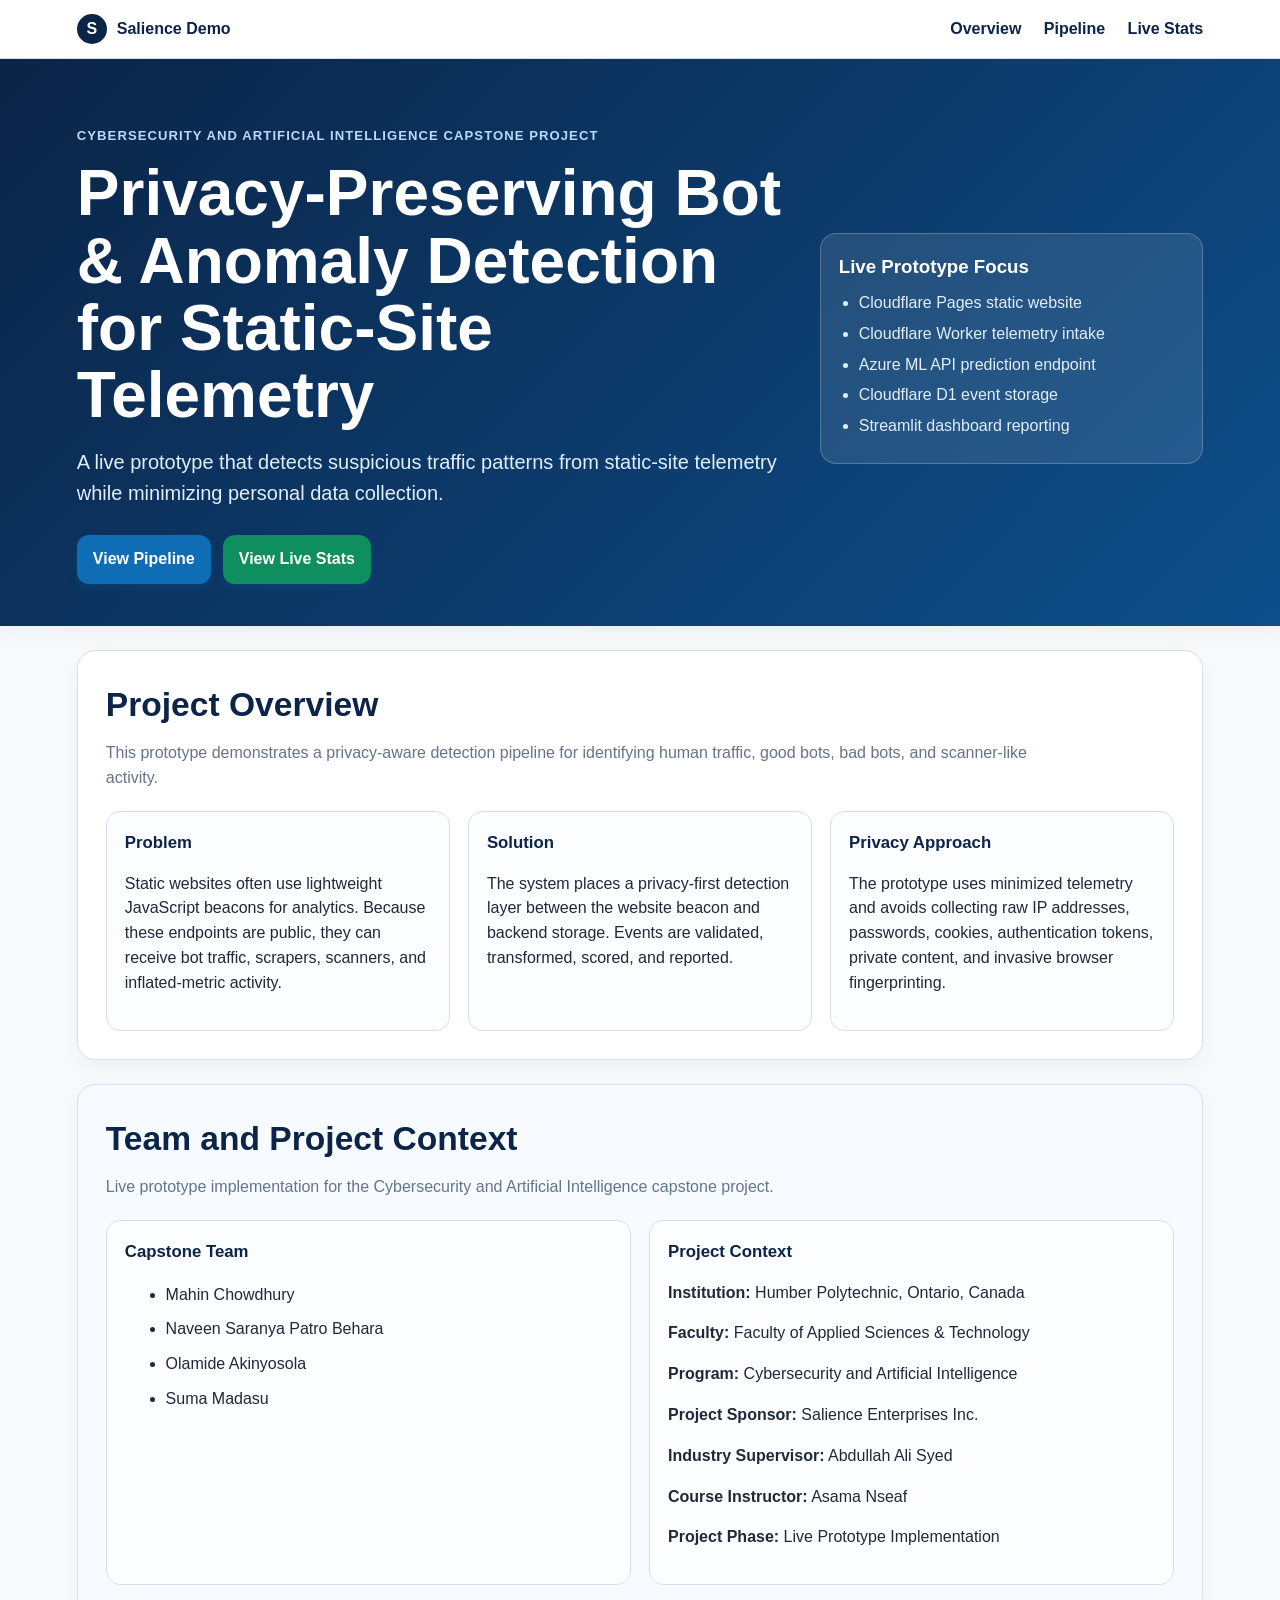
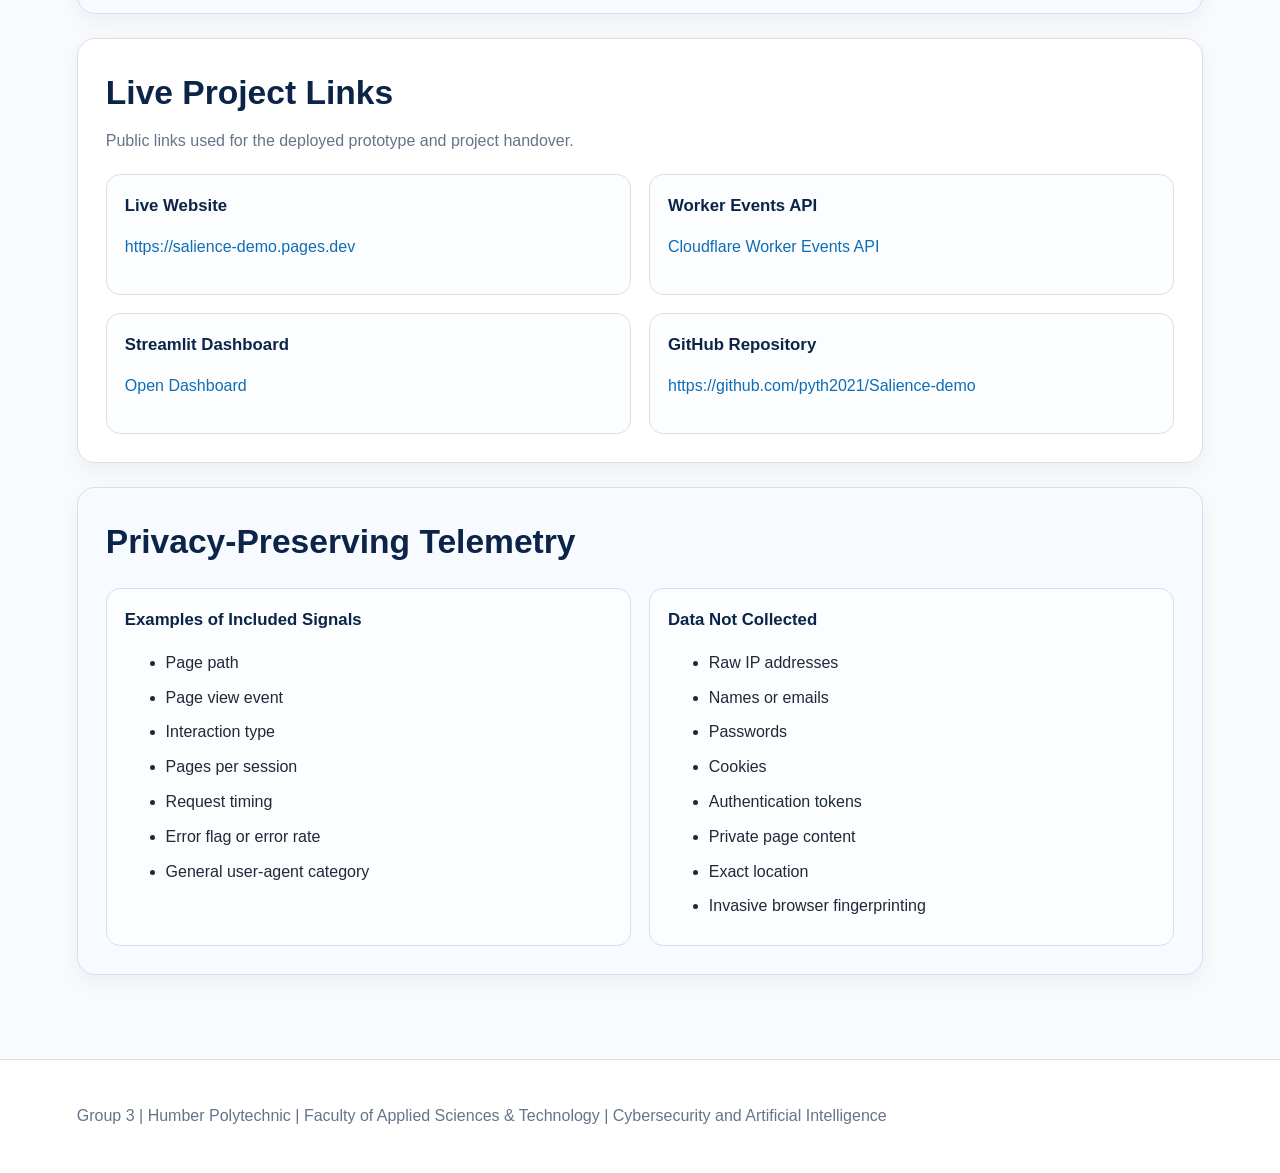
==== index.html @ f3f33d93 "Update index.html" ====
<!DOCTYPE html>
<html lang="en">
<head>
  <meta charset="UTF-8" />
  <meta name="viewport" content="width=device-width, initial-scale=1.0" />
  <title>Salience Demo | Privacy-Preserving Bot Detection</title>
  <link rel="stylesheet" href="assets/styles.css" />
</head>

<body>
  <header class="site-header">
    <nav class="navbar">
      <div class="brand">
        <span class="brand-mark">S</span>
        <span>Salience Demo</span>
      </div>

      <div class="nav-links">
        <a href="index.html">Overview</a>
        <a href="pipeline.html">Pipeline</a>
        <a href="live-stats.html">Live Stats</a>
      </div>
    </nav>
  </header>

  <main>
    <section class="hero">
      <div class="container hero-grid">
        <div>
          <p class="eyebrow">Cybersecurity and Artificial Intelligence Capstone Project</p>
          <h1>Privacy-Preserving Bot & Anomaly Detection for Static-Site Telemetry</h1>
          <p class="hero-text">
            A live prototype that detects suspicious traffic patterns from static-site telemetry
            while minimizing personal data collection.
          </p>

          <div class="hero-actions">
            <a class="button primary" href="pipeline.html">View Pipeline</a>
            <a class="button secondary" href="live-stats.html">View Live Stats</a>
          </div>
        </div>

        <div class="hero-card">
          <h3>Live Prototype Focus</h3>
          <ul>
            <li>Cloudflare Pages static website</li>
            <li>Cloudflare Worker telemetry intake</li>
            <li>Azure ML API prediction endpoint</li>
            <li>Cloudflare D1 event storage</li>
            <li>Streamlit dashboard reporting</li>
          </ul>
        </div>
      </div>
    </section>

    <section class="section">
      <div class="container">
        <h2>Project Overview</h2>
        <p class="section-subtitle">
          This prototype demonstrates a privacy-aware detection pipeline for identifying
          human traffic, good bots, bad bots, and scanner-like activity.
        </p>

        <div class="cards-grid three-column">
          <div class="card">
            <h3>Problem</h3>
            <p>
              Static websites often use lightweight JavaScript beacons for analytics.
              Because these endpoints are public, they can receive bot traffic, scrapers,
              scanners, and inflated-metric activity.
            </p>
          </div>

          <div class="card">
            <h3>Solution</h3>
            <p>
              The system places a privacy-first detection layer between the website beacon
              and backend storage. Events are validated, transformed, scored, and reported.
            </p>
          </div>

          <div class="card">
            <h3>Privacy Approach</h3>
            <p>
              The prototype uses minimized telemetry and avoids collecting raw IP addresses,
              passwords, cookies, authentication tokens, private content, and invasive
              browser fingerprinting.
            </p>
          </div>
        </div>
      </div>
    </section>

    <section class="section light">
      <div class="container">
        <h2>Team and Project Context</h2>
        <p class="section-subtitle">
          Live prototype implementation for the Cybersecurity and Artificial Intelligence capstone project.
        </p>

        <div class="cards-grid two-column">
          <div class="card">
            <h3>Capstone Team</h3>
            <ul>
              <li>Mahin Chowdhury</li>
              <li>Naveen Saranya Patro Behara</li>
              <li>Olamide Akinyosola</li>
              <li>Suma Madasu</li>
            </ul>
          </div>

          <div class="card">
            <h3>Project Context</h3>
        
              <p><strong>Institution:</strong> Humber Polytechnic, Ontario, Canada</p>
              <p><strong>Faculty:</strong> Faculty of Applied Sciences &amp; Technology</p>
              <p><strong>Program:</strong> Cybersecurity and Artificial Intelligence</p>
              <p><strong>Project Sponsor:</strong> Salience Enterprises Inc.</p>
              <p><strong>Industry Supervisor:</strong> Abdullah Ali Syed</p>
              <p><strong>Course Instructor:</strong> Asama Nseaf</p>
              <p><strong>Project Phase:</strong> Live Prototype Implementation</p>
            
          </div>
        </div>
      </div>
    </section>

    <section class="section">
      <div class="container">
        <h2>Live Project Links</h2>
        <p class="section-subtitle">
          Public links used for the deployed prototype and project handover.
        </p>

        <div class="cards-grid two-column">
          <div class="card">
            <h3>Live Website</h3>
            <p>
              <a href="https://salience-demo.pages.dev" target="_blank">
                https://salience-demo.pages.dev
              </a>
            </p>
          </div>

          <div class="card">
            <h3>Worker Events API</h3>
            <p>
              <a href="https://salience-beacon-worker.mahin0710.workers.dev/events" target="_blank">
                Cloudflare Worker Events API
              </a>
            </p>
          </div>

          <div class="card">
            <h3>Streamlit Dashboard</h3>
            <p>
              <a href="https://salience-demo-we5wxbfsagmuuzj3vyjvog.streamlit.app/" target="_blank">
                Open Dashboard
              </a>
            </p>
          </div>

          <div class="card">
            <h3>GitHub Repository</h3>
            <p>
              <a href="https://github.com/pyth2021/Salience-demo" target="_blank">
                https://github.com/pyth2021/Salience-demo
              </a>
            </p>
          </div>
        </div>
      </div>
    </section>

    <section class="section light">
      <div class="container">
        <h2>Privacy-Preserving Telemetry</h2>

        <div class="cards-grid two-column">
          <div class="card">
            <h3>Examples of Included Signals</h3>
            <ul>
              <li>Page path</li>
              <li>Page view event</li>
              <li>Interaction type</li>
              <li>Pages per session</li>
              <li>Request timing</li>
              <li>Error flag or error rate</li>
              <li>General user-agent category</li>
            </ul>
          </div>

          <div class="card">
            <h3>Data Not Collected</h3>
            <ul>
              <li>Raw IP addresses</li>
              <li>Names or emails</li>
              <li>Passwords</li>
              <li>Cookies</li>
              <li>Authentication tokens</li>
              <li>Private page content</li>
              <li>Exact location</li>
              <li>Invasive browser fingerprinting</li>
            </ul>
          </div>
        </div>
      </div>
    </section>
  </main>

  <footer class="site-footer">
    <div class="container">
      <p>
        Group 3 | Humber Polytechnic | Faculty of Applied Sciences &amp; Technology |
        Cybersecurity and Artificial Intelligence
      </p>
    </div>
  </footer>

  <script src="assets/beacon.js"></script>
</body>
</html>
---- assets/styles.css ----
:root {
    --navy: #0b2447;
    --blue: #0f6db5;
    --sky: #eaf5ff;
    --green: #0f8f5f;
    --teal: #0b8f8f;
    --orange: #c76b16;
    --red: #b42318;
    --text: #1f2937;
    --muted: #64748b;
    --border: #d7e0ea;
    --bg: #f8fafc;
    --white: #ffffff;
}

* {
    box-sizing: border-box;
}

body {
    margin: 0;
    font-family: Arial, Helvetica, sans-serif;
    background: var(--bg);
    color: var(--text);
    line-height: 1.55;
}

a {
    color: var(--blue);
    text-decoration: none;
}

a:hover {
    text-decoration: underline;
}

.container {
    max-width: 1180px;
    margin: 0 auto;
}

/* Header / Navigation */
.site-header {
    background: var(--white);
    color: var(--text);
    padding: 0;
}

.navbar {
    display: flex;
    justify-content: space-between;
    align-items: center;
    padding: 14px 6vw;
    background: var(--white);
    border-bottom: 1px solid var(--border);
    position: sticky;
    top: 0;
    z-index: 10;
}

.brand {
    display: flex;
    align-items: center;
    gap: 10px;
    font-weight: 800;
    color: var(--navy);
}

.brand-mark {
    display: inline-flex;
    align-items: center;
    justify-content: center;
    background: var(--navy);
    color: var(--white);
    width: 30px;
    height: 30px;
    border-radius: 50%;
}

.nav-links a {
    margin-left: 18px;
    font-weight: 700;
    color: var(--navy);
    white-space: nowrap;
}

.nav-links a.active {
    color: var(--blue);
}

/* Main layout */
main {
    padding: 34px 6vw 60px;
}

section,
.section {
    background: var(--white);
    border: 1px solid var(--border);
    border-radius: 18px;
    padding: 28px;
    margin-bottom: 24px;
    box-shadow: 0 8px 22px rgba(15, 35, 65, 0.05);
}

.section.light {
    background: #f7fbff;
}

h1 {
    font-size: clamp(2rem, 5vw, 4.1rem);
    line-height: 1.05;
    margin: 0 0 18px;
    max-width: 1080px;
    color: var(--navy);
}

h2 {
    margin: 0 0 10px;
    color: var(--navy);
    font-size: clamp(1.45rem, 3vw, 2.1rem);
}

h3 {
    margin: 0 0 8px;
    color: var(--navy);
}

.section-subtitle,
.section-lead {
    color: var(--muted);
    margin-top: 0;
    max-width: 960px;
}

/* Hero */
.hero {
    background: linear-gradient(135deg, var(--navy), #0d4f8b);
    color: var(--white);
    border: 0;
    border-radius: 0;
    margin: -34px -6vw 24px;
    padding: 54px 6vw 42px;
}

.hero .container {
    max-width: 1180px;
}

.hero-grid {
    display: grid;
    grid-template-columns: 1.5fr 0.8fr;
    gap: 24px;
    align-items: center;
}

.hero h1 {
    color: var(--white);
}

.eyebrow {
    text-transform: uppercase;
    letter-spacing: 0.08em;
    font-size: 0.82rem;
    color: var(--blue);
    font-weight: 700;
    margin-bottom: 14px;
}

.hero .eyebrow {
    color: #b9d9ff;
}

.hero-text,
.hero-subtitle {
    font-size: clamp(1rem, 2vw, 1.25rem);
    max-width: 850px;
    color: var(--muted);
    margin: 0 0 26px;
}

.hero .hero-text,
.hero .hero-subtitle {
    color: #e2eefc;
}

.hero-card {
    background: rgba(255, 255, 255, 0.1);
    border: 1px solid rgba(255, 255, 255, 0.22);
    border-radius: 16px;
    padding: 18px;
}

.hero-card h3 {
    color: var(--white);
}

.hero-card li {
    color: #e2eefc;
}

.hero-card strong {
    display: block;
    color: #fff;
}

.hero-card span {
    color: #d9e9ff;
    font-size: 0.95rem;
}

.hero-actions,
.button-row {
    display: flex;
    gap: 12px;
    flex-wrap: wrap;
    margin-top: 22px;
}

/* Buttons */
button,
.button,
.button-link {
    border: 0;
    border-radius: 12px;
    padding: 12px 16px;
    font-weight: 800;
    cursor: pointer;
    color: white;
    background: var(--blue);
    box-shadow: 0 4px 10px rgba(15, 109, 181, 0.2);
    display: inline-block;
}

.button.primary {
    background: var(--blue);
}

.button.secondary,
button.secondary {
    background: var(--green);
}

button.warning {
    background: var(--orange);
}

button.danger {
    background: var(--red);
}

.button-link {
    background: var(--navy);
}

.button:hover,
.button-link:hover {
    text-decoration: none;
    opacity: 0.92;
}

/* Grids and cards */
.cards-grid,
.grid-2,
.grid-3,
.grid-4 {
    display: grid;
    gap: 18px;
    margin-top: 20px;
}

.two-column,
.grid-2 {
    grid-template-columns: repeat(2, minmax(0, 1fr));
}

.three-column,
.grid-3 {
    grid-template-columns: repeat(3, minmax(0, 1fr));
}

.grid-4 {
    grid-template-columns: repeat(4, minmax(0, 1fr));
}

.card {
    background: #fbfdff;
    border: 1px solid var(--border);
    border-radius: 14px;
    padding: 18px;
}

.card h3 {
    font-size: 1.05rem;
}

.card ol,
.card ul {
    margin-top: 1rem;
    padding-left: 1.3rem;
    line-height: 1.8;
}

.card li {
    margin-bottom: 0.35rem;
}

/* Pills */
.pill-row {
    display: flex;
    flex-wrap: wrap;
    gap: 10px;
    margin-top: 12px;
}

.pill {
    border-radius: 999px;
    background: var(--sky);
    color: var(--navy);
    padding: 7px 11px;
    font-size: 0.9rem;
    font-weight: 700;
}

/* Pipeline flow */
.flow {
    display: grid;
    grid-template-columns: repeat(7, minmax(110px, 1fr));
    gap: 10px;
    align-items: stretch;
    margin-top: 22px;
}

.flow-step {
    background: var(--sky);
    border: 1px solid #bdd7f0;
    border-radius: 13px;
    padding: 14px 12px;
    min-height: 104px;
    position: relative;
}

.flow-step:not(:last-child)::after {
    content: "→";
    position: absolute;
    right: -15px;
    top: 40%;
    font-weight: 900;
    color: var(--blue);
}

.flow-step strong {
    display: block;
    color: var(--navy);
    margin-bottom: 5px;
}

.flow-step span {
    color: var(--muted);
    font-size: 0.9rem;
}

/* Scope cards */
.include {
    border-left: 6px solid var(--green);
}

.exclude {
    border-left: 6px solid var(--red);
}

ul {
    margin: 10px 0 0 20px;
    padding: 0;
}

li {
    margin: 6px 0;
}

/* Code / output */
pre {
    background: #0f172a;
    color: #d1fae5;
    border-radius: 14px;
    padding: 16px;
    overflow-x: auto;
    min-height: 110px;
}

/* Tables */
table {
    width: 100%;
    border-collapse: collapse;
    overflow: hidden;
    border-radius: 12px;
    font-size: 0.95rem;
}

th,
td {
    padding: 12px;
    border-bottom: 1px solid var(--border);
    text-align: left;
    vertical-align: top;
}

th {
    background: var(--navy);
    color: white;
}

tr:nth-child(even) td {
    background: #f4f7fb;
}

.small {
    color: var(--muted);
    font-size: 0.9rem;
}

/* Live Stats page hero readability fix */
.live-hero,
.stats-hero {
    background: linear-gradient(135deg, var(--navy), #0d4f8b);
    color: #ffffff;
    border: 0;
    border-radius: 0;
    margin: -34px -6vw 24px;
    padding: 54px 6vw 42px;
}

.live-hero h1,
.stats-hero h1 {
    color: #ffffff;
}

.live-hero .eyebrow,
.stats-hero .eyebrow {
    color: #b9d9ff;
}

.live-hero .hero-text,
.live-hero .hero-subtitle,
.stats-hero .hero-text,
.stats-hero .hero-subtitle {
    color: #e2eefc;
}

/* Footer */
.site-footer,
footer {
    padding: 28px 6vw;
    color: var(--muted);
    border-top: 1px solid var(--border);
    background: #ffffff;
}

/* Responsive */
@media (max-width: 1100px) {
    .grid-4 {
        grid-template-columns: repeat(2, minmax(0, 1fr));
    }

    .flow {
        grid-template-columns: 1fr;
    }

    .flow-step:not(:last-child)::after {
        content: "↓";
        right: 50%;
        top: auto;
        bottom: -22px;
    }
}

@media (max-width: 900px) {
    .hero-grid,
    .two-column,
    .three-column,
    .grid-2,
    .grid-3 {
        grid-template-columns: 1fr;
    }

    .navbar {
        flex-direction: column;
        align-items: flex-start;
        gap: 10px;
    }

    .nav-links a {
        margin-left: 0;
        margin-right: 14px;
    }
}

@media (max-width: 760px) {
    .grid-4 {
        grid-template-columns: 1fr;
    }

    .navbar {
        position: static;
    }
}
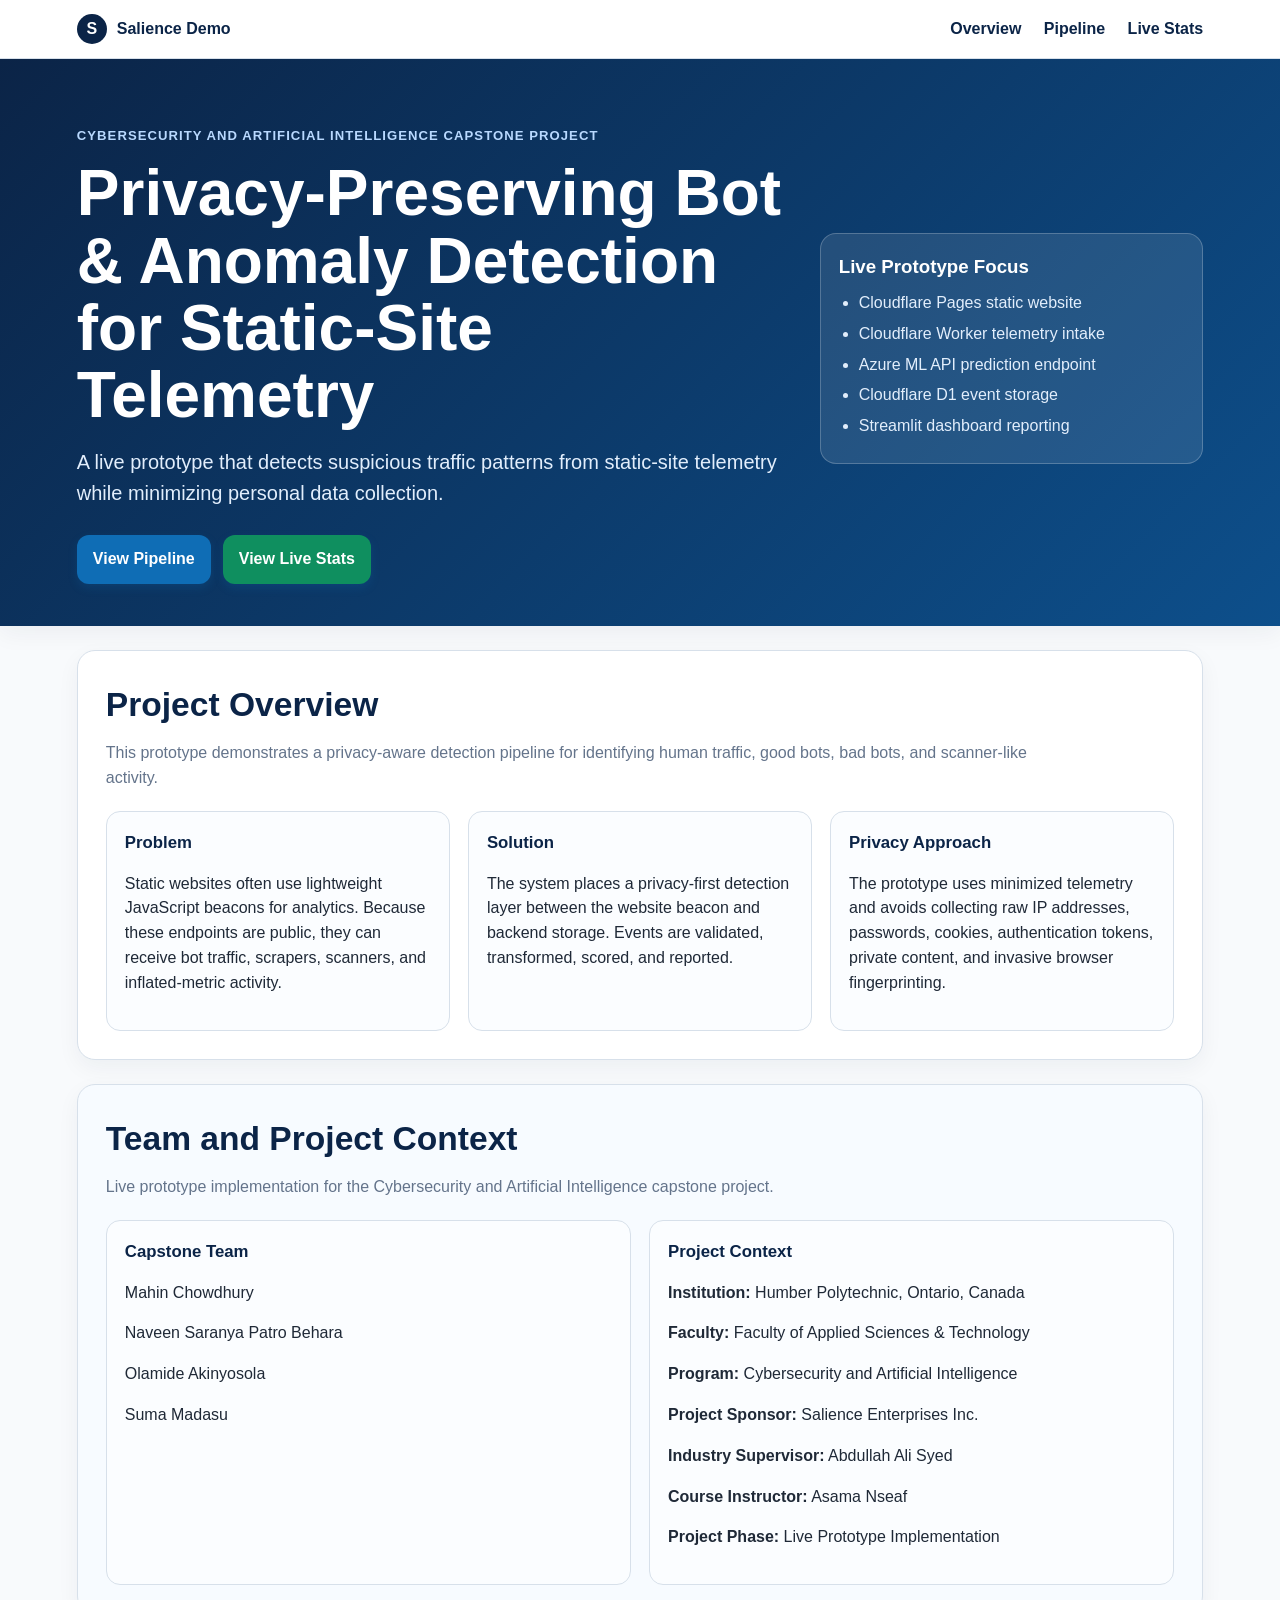
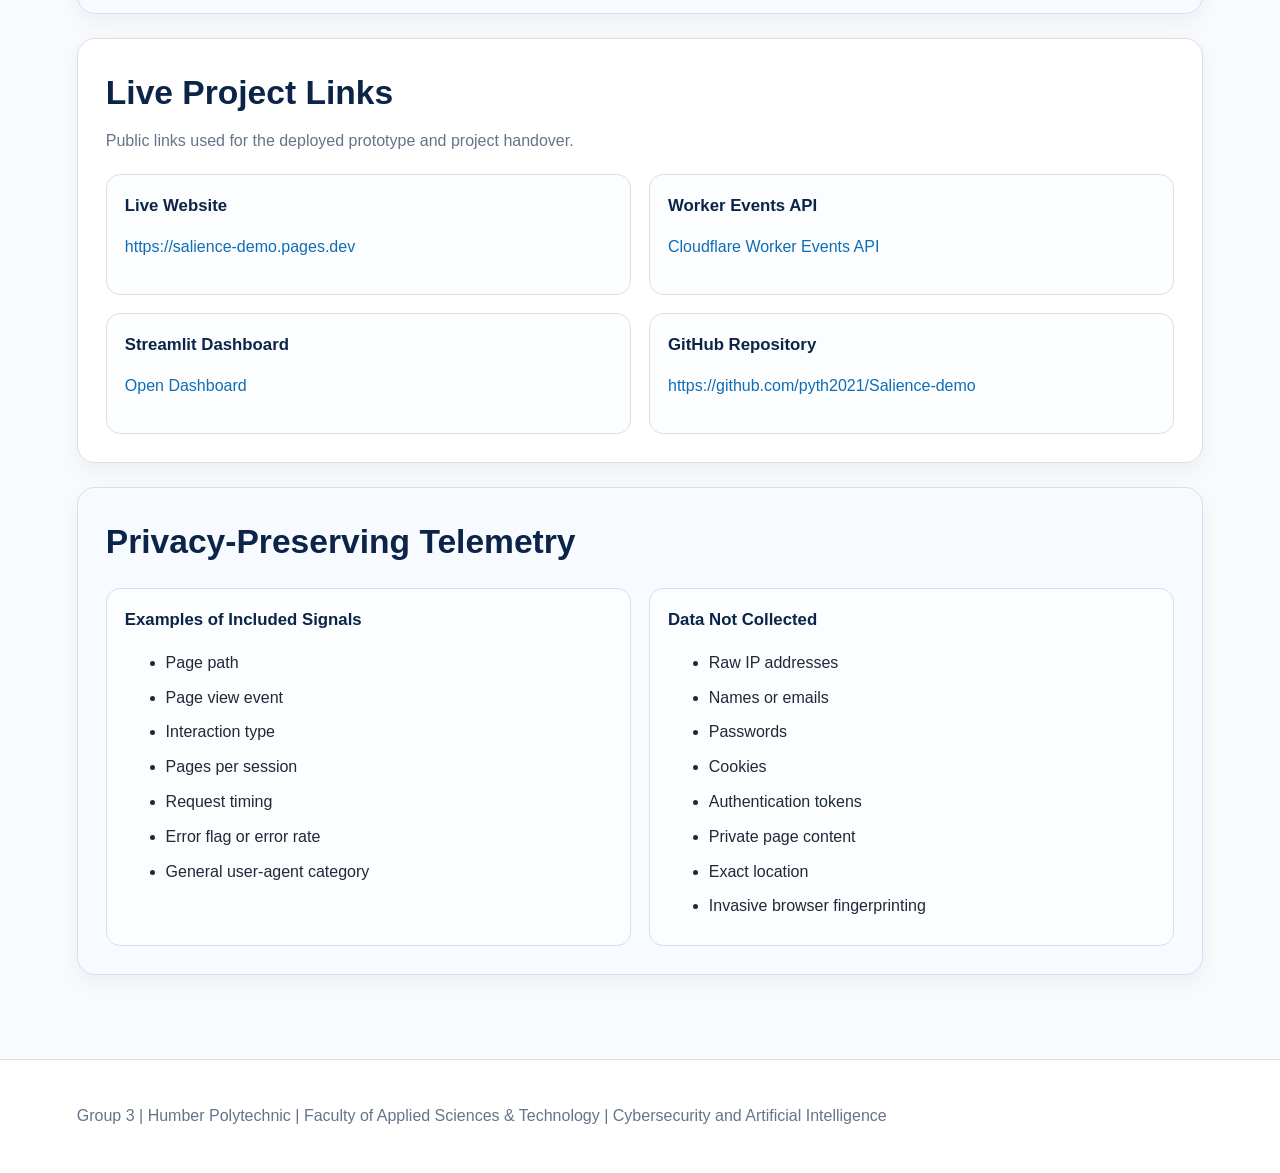
==== commit 017633b7: "Update index.html" ====
--- a/index.html
+++ b/index.html
@@ -101,12 +101,12 @@
         <div class="cards-grid two-column">
           <div class="card">
             <h3>Capstone Team</h3>
-            <ul>
-              <li>Mahin Chowdhury</li>
-              <li>Naveen Saranya Patro Behara</li>
-              <li>Olamide Akinyosola</li>
-              <li>Suma Madasu</li>
-            </ul>
+            
+              <p>Mahin Chowdhury</p>
+              <p>Naveen Saranya Patro Behara</p>
+              <p>Olamide Akinyosola</p>
+              <p>Suma Madasu</p>
+            
           </div>
 
           <div class="card">
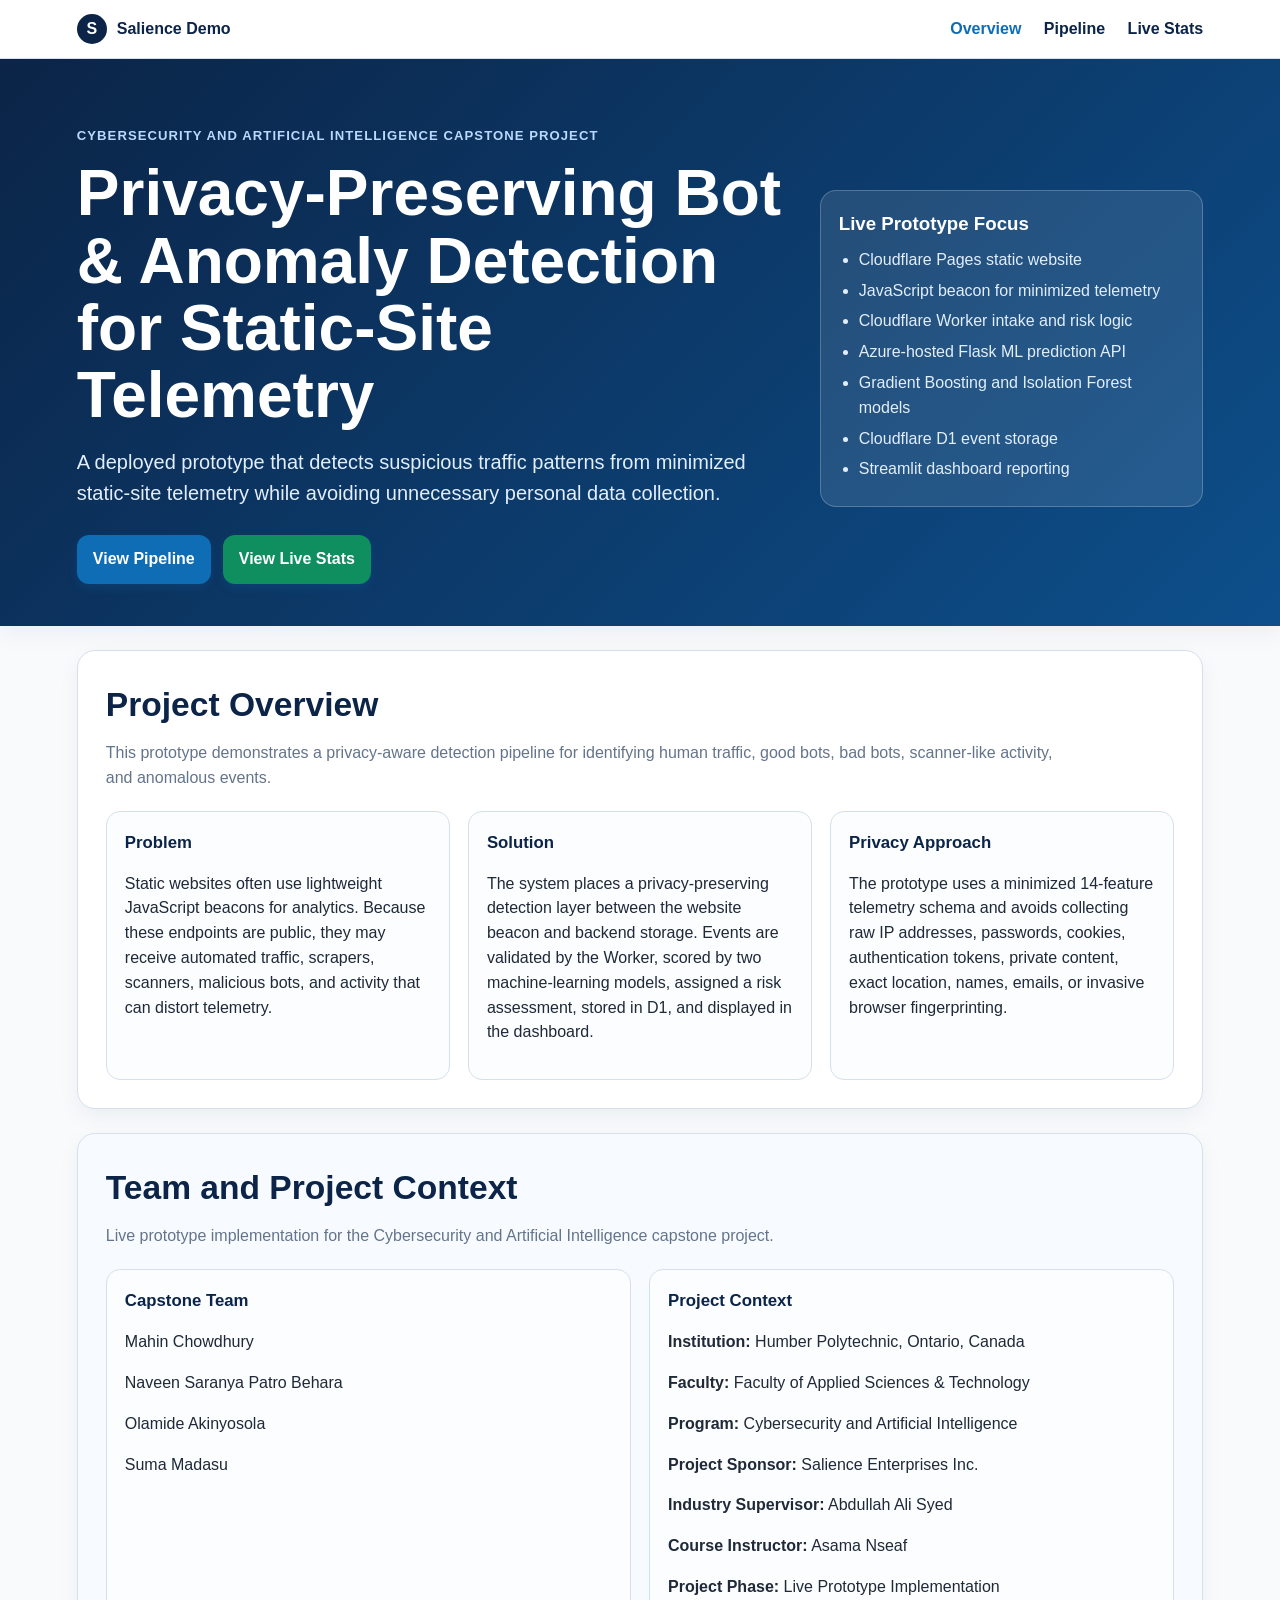
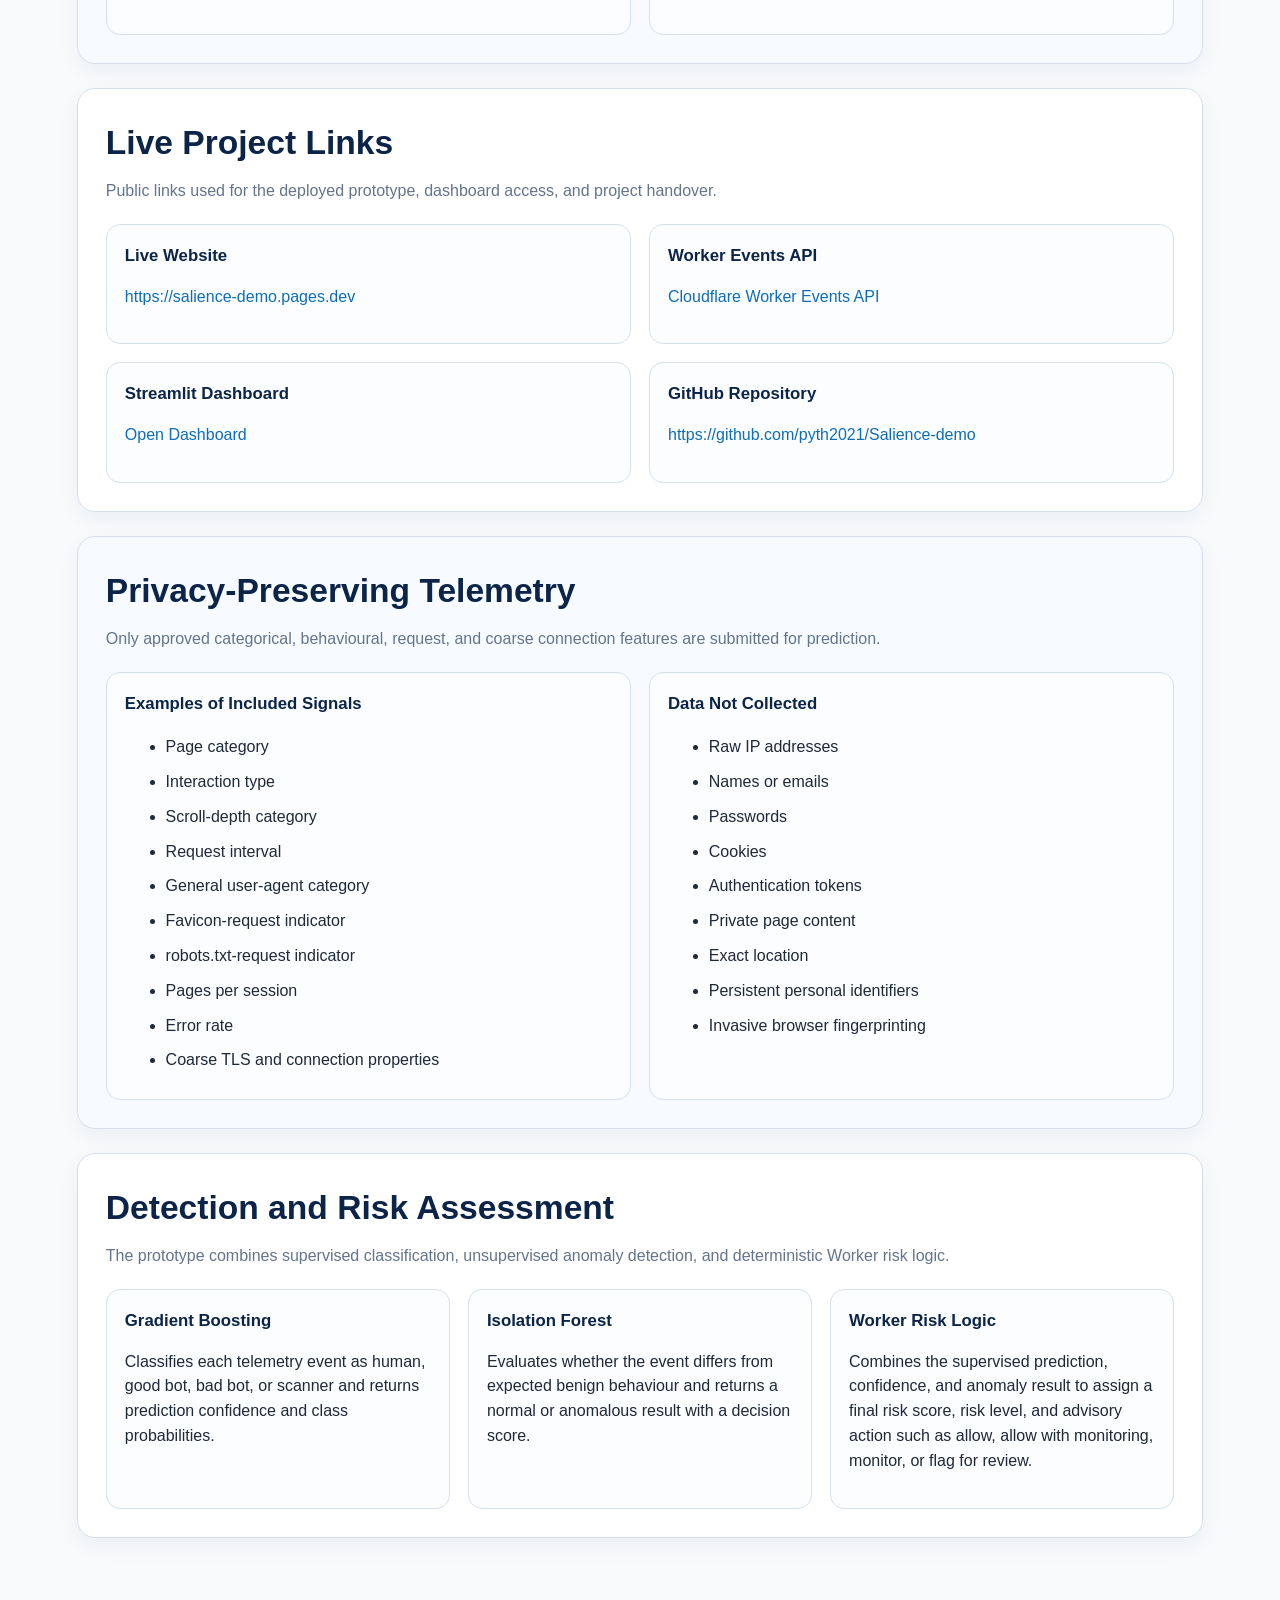
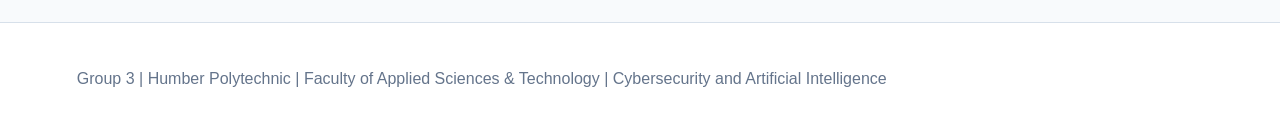
==== commit dabde91c: "Update index.html" ====
--- a/index.html
+++ b/index.html
@@ -16,7 +16,7 @@
       </div>
 
       <div class="nav-links">
-        <a href="index.html">Overview</a>
+        <a class="active" href="index.html">Overview</a>
         <a href="pipeline.html">Pipeline</a>
         <a href="live-stats.html">Live Stats</a>
       </div>
@@ -27,25 +27,40 @@
     <section class="hero">
       <div class="container hero-grid">
         <div>
-          <p class="eyebrow">Cybersecurity and Artificial Intelligence Capstone Project</p>
-          <h1>Privacy-Preserving Bot & Anomaly Detection for Static-Site Telemetry</h1>
+          <p class="eyebrow">
+            Cybersecurity and Artificial Intelligence Capstone Project
+          </p>
+
+          <h1>
+            Privacy-Preserving Bot &amp; Anomaly Detection for Static-Site Telemetry
+          </h1>
+
           <p class="hero-text">
-            A live prototype that detects suspicious traffic patterns from static-site telemetry
-            while minimizing personal data collection.
+            A deployed prototype that detects suspicious traffic patterns from
+            minimized static-site telemetry while avoiding unnecessary personal
+            data collection.
           </p>
 
           <div class="hero-actions">
-            <a class="button primary" href="pipeline.html">View Pipeline</a>
-            <a class="button secondary" href="live-stats.html">View Live Stats</a>
+            <a class="button primary" href="pipeline.html">
+              View Pipeline
+            </a>
+
+            <a class="button secondary" href="live-stats.html">
+              View Live Stats
+            </a>
           </div>
         </div>
 
         <div class="hero-card">
           <h3>Live Prototype Focus</h3>
+
           <ul>
             <li>Cloudflare Pages static website</li>
-            <li>Cloudflare Worker telemetry intake</li>
-            <li>Azure ML API prediction endpoint</li>
+            <li>JavaScript beacon for minimized telemetry</li>
+            <li>Cloudflare Worker intake and risk logic</li>
+            <li>Azure-hosted Flask ML prediction API</li>
+            <li>Gradient Boosting and Isolation Forest models</li>
             <li>Cloudflare D1 event storage</li>
             <li>Streamlit dashboard reporting</li>
           </ul>
@@ -56,35 +71,44 @@
     <section class="section">
       <div class="container">
         <h2>Project Overview</h2>
-        <p class="section-subtitle">
-          This prototype demonstrates a privacy-aware detection pipeline for identifying
-          human traffic, good bots, bad bots, and scanner-like activity.
+
+        <p class="section-subtitle">
+          This prototype demonstrates a privacy-aware detection pipeline for
+          identifying human traffic, good bots, bad bots, scanner-like activity,
+          and anomalous events.
         </p>
 
         <div class="cards-grid three-column">
           <div class="card">
             <h3>Problem</h3>
-            <p>
-              Static websites often use lightweight JavaScript beacons for analytics.
-              Because these endpoints are public, they can receive bot traffic, scrapers,
-              scanners, and inflated-metric activity.
+
+            <p>
+              Static websites often use lightweight JavaScript beacons for
+              analytics. Because these endpoints are public, they may receive
+              automated traffic, scrapers, scanners, malicious bots, and activity
+              that can distort telemetry.
             </p>
           </div>
 
           <div class="card">
             <h3>Solution</h3>
-            <p>
-              The system places a privacy-first detection layer between the website beacon
-              and backend storage. Events are validated, transformed, scored, and reported.
+
+            <p>
+              The system places a privacy-preserving detection layer between the
+              website beacon and backend storage. Events are validated by the
+              Worker, scored by two machine-learning models, assigned a risk
+              assessment, stored in D1, and displayed in the dashboard.
             </p>
           </div>
 
           <div class="card">
             <h3>Privacy Approach</h3>
-            <p>
-              The prototype uses minimized telemetry and avoids collecting raw IP addresses,
-              passwords, cookies, authentication tokens, private content, and invasive
-              browser fingerprinting.
+
+            <p>
+              The prototype uses a minimized 14-feature telemetry schema and
+              avoids collecting raw IP addresses, passwords, cookies,
+              authentication tokens, private content, exact location, names,
+              emails, or invasive browser fingerprinting.
             </p>
           </div>
         </div>
@@ -94,32 +118,59 @@
     <section class="section light">
       <div class="container">
         <h2>Team and Project Context</h2>
-        <p class="section-subtitle">
-          Live prototype implementation for the Cybersecurity and Artificial Intelligence capstone project.
+
+        <p class="section-subtitle">
+          Live prototype implementation for the Cybersecurity and Artificial
+          Intelligence capstone project.
         </p>
 
         <div class="cards-grid two-column">
           <div class="card">
             <h3>Capstone Team</h3>
-            
-              <p>Mahin Chowdhury</p>
-              <p>Naveen Saranya Patro Behara</p>
-              <p>Olamide Akinyosola</p>
-              <p>Suma Madasu</p>
-            
+
+            <p>Mahin Chowdhury</p>
+            <p>Naveen Saranya Patro Behara</p>
+            <p>Olamide Akinyosola</p>
+            <p>Suma Madasu</p>
           </div>
 
           <div class="card">
             <h3>Project Context</h3>
-        
-              <p><strong>Institution:</strong> Humber Polytechnic, Ontario, Canada</p>
-              <p><strong>Faculty:</strong> Faculty of Applied Sciences &amp; Technology</p>
-              <p><strong>Program:</strong> Cybersecurity and Artificial Intelligence</p>
-              <p><strong>Project Sponsor:</strong> Salience Enterprises Inc.</p>
-              <p><strong>Industry Supervisor:</strong> Abdullah Ali Syed</p>
-              <p><strong>Course Instructor:</strong> Asama Nseaf</p>
-              <p><strong>Project Phase:</strong> Live Prototype Implementation</p>
-            
+
+            <p>
+              <strong>Institution:</strong>
+              Humber Polytechnic, Ontario, Canada
+            </p>
+
+            <p>
+              <strong>Faculty:</strong>
+              Faculty of Applied Sciences &amp; Technology
+            </p>
+
+            <p>
+              <strong>Program:</strong>
+              Cybersecurity and Artificial Intelligence
+            </p>
+
+            <p>
+              <strong>Project Sponsor:</strong>
+              Salience Enterprises Inc.
+            </p>
+
+            <p>
+              <strong>Industry Supervisor:</strong>
+              Abdullah Ali Syed
+            </p>
+
+            <p>
+              <strong>Course Instructor:</strong>
+              Asama Nseaf
+            </p>
+
+            <p>
+              <strong>Project Phase:</strong>
+              Live Prototype Implementation
+            </p>
           </div>
         </div>
       </div>
@@ -128,15 +179,22 @@
     <section class="section">
       <div class="container">
         <h2>Live Project Links</h2>
-        <p class="section-subtitle">
-          Public links used for the deployed prototype and project handover.
+
+        <p class="section-subtitle">
+          Public links used for the deployed prototype, dashboard access, and
+          project handover.
         </p>
 
         <div class="cards-grid two-column">
           <div class="card">
             <h3>Live Website</h3>
-            <p>
-              <a href="https://salience-demo.pages.dev" target="_blank">
+
+            <p>
+              <a
+                href="https://salience-demo.pages.dev"
+                target="_blank"
+                rel="noopener noreferrer"
+              >
                 https://salience-demo.pages.dev
               </a>
             </p>
@@ -144,8 +202,13 @@
 
           <div class="card">
             <h3>Worker Events API</h3>
-            <p>
-              <a href="https://salience-beacon-worker.mahin0710.workers.dev/events" target="_blank">
+
+            <p>
+              <a
+                href="https://salience-beacon-worker.mahin0710.workers.dev/events"
+                target="_blank"
+                rel="noopener noreferrer"
+              >
                 Cloudflare Worker Events API
               </a>
             </p>
@@ -153,8 +216,13 @@
 
           <div class="card">
             <h3>Streamlit Dashboard</h3>
-            <p>
-              <a href="https://salience-demo-we5wxbfsagmuuzj3vyjvog.streamlit.app/" target="_blank">
+
+            <p>
+              <a
+                href="https://salience-demo-we5wxbfsagmuuzj3vyjvog.streamlit.app/"
+                target="_blank"
+                rel="noopener noreferrer"
+              >
                 Open Dashboard
               </a>
             </p>
@@ -162,8 +230,13 @@
 
           <div class="card">
             <h3>GitHub Repository</h3>
-            <p>
-              <a href="https://github.com/pyth2021/Salience-demo" target="_blank">
+
+            <p>
+              <a
+                href="https://github.com/pyth2021/Salience-demo"
+                target="_blank"
+                rel="noopener noreferrer"
+              >
                 https://github.com/pyth2021/Salience-demo
               </a>
             </p>
@@ -176,22 +249,32 @@
       <div class="container">
         <h2>Privacy-Preserving Telemetry</h2>
 
+        <p class="section-subtitle">
+          Only approved categorical, behavioural, request, and coarse connection
+          features are submitted for prediction.
+        </p>
+
         <div class="cards-grid two-column">
           <div class="card">
             <h3>Examples of Included Signals</h3>
+
             <ul>
-              <li>Page path</li>
-              <li>Page view event</li>
+              <li>Page category</li>
               <li>Interaction type</li>
+              <li>Scroll-depth category</li>
+              <li>Request interval</li>
+              <li>General user-agent category</li>
+              <li>Favicon-request indicator</li>
+              <li>robots.txt-request indicator</li>
               <li>Pages per session</li>
-              <li>Request timing</li>
-              <li>Error flag or error rate</li>
-              <li>General user-agent category</li>
+              <li>Error rate</li>
+              <li>Coarse TLS and connection properties</li>
             </ul>
           </div>
 
           <div class="card">
             <h3>Data Not Collected</h3>
+
             <ul>
               <li>Raw IP addresses</li>
               <li>Names or emails</li>
@@ -200,8 +283,50 @@
               <li>Authentication tokens</li>
               <li>Private page content</li>
               <li>Exact location</li>
+              <li>Persistent personal identifiers</li>
               <li>Invasive browser fingerprinting</li>
             </ul>
+          </div>
+        </div>
+      </div>
+    </section>
+
+    <section class="section">
+      <div class="container">
+        <h2>Detection and Risk Assessment</h2>
+
+        <p class="section-subtitle">
+          The prototype combines supervised classification, unsupervised anomaly
+          detection, and deterministic Worker risk logic.
+        </p>
+
+        <div class="cards-grid three-column">
+          <div class="card">
+            <h3>Gradient Boosting</h3>
+
+            <p>
+              Classifies each telemetry event as human, good bot, bad bot, or
+              scanner and returns prediction confidence and class probabilities.
+            </p>
+          </div>
+
+          <div class="card">
+            <h3>Isolation Forest</h3>
+
+            <p>
+              Evaluates whether the event differs from expected benign behaviour
+              and returns a normal or anomalous result with a decision score.
+            </p>
+          </div>
+
+          <div class="card">
+            <h3>Worker Risk Logic</h3>
+
+            <p>
+              Combines the supervised prediction, confidence, and anomaly result
+              to assign a final risk score, risk level, and advisory action such
+              as allow, allow with monitoring, monitor, or flag for review.
+            </p>
           </div>
         </div>
       </div>
@@ -211,8 +336,8 @@
   <footer class="site-footer">
     <div class="container">
       <p>
-        Group 3 | Humber Polytechnic | Faculty of Applied Sciences &amp; Technology |
-        Cybersecurity and Artificial Intelligence
+        Group 3 | Humber Polytechnic | Faculty of Applied Sciences &amp;
+        Technology | Cybersecurity and Artificial Intelligence
       </p>
     </div>
   </footer>
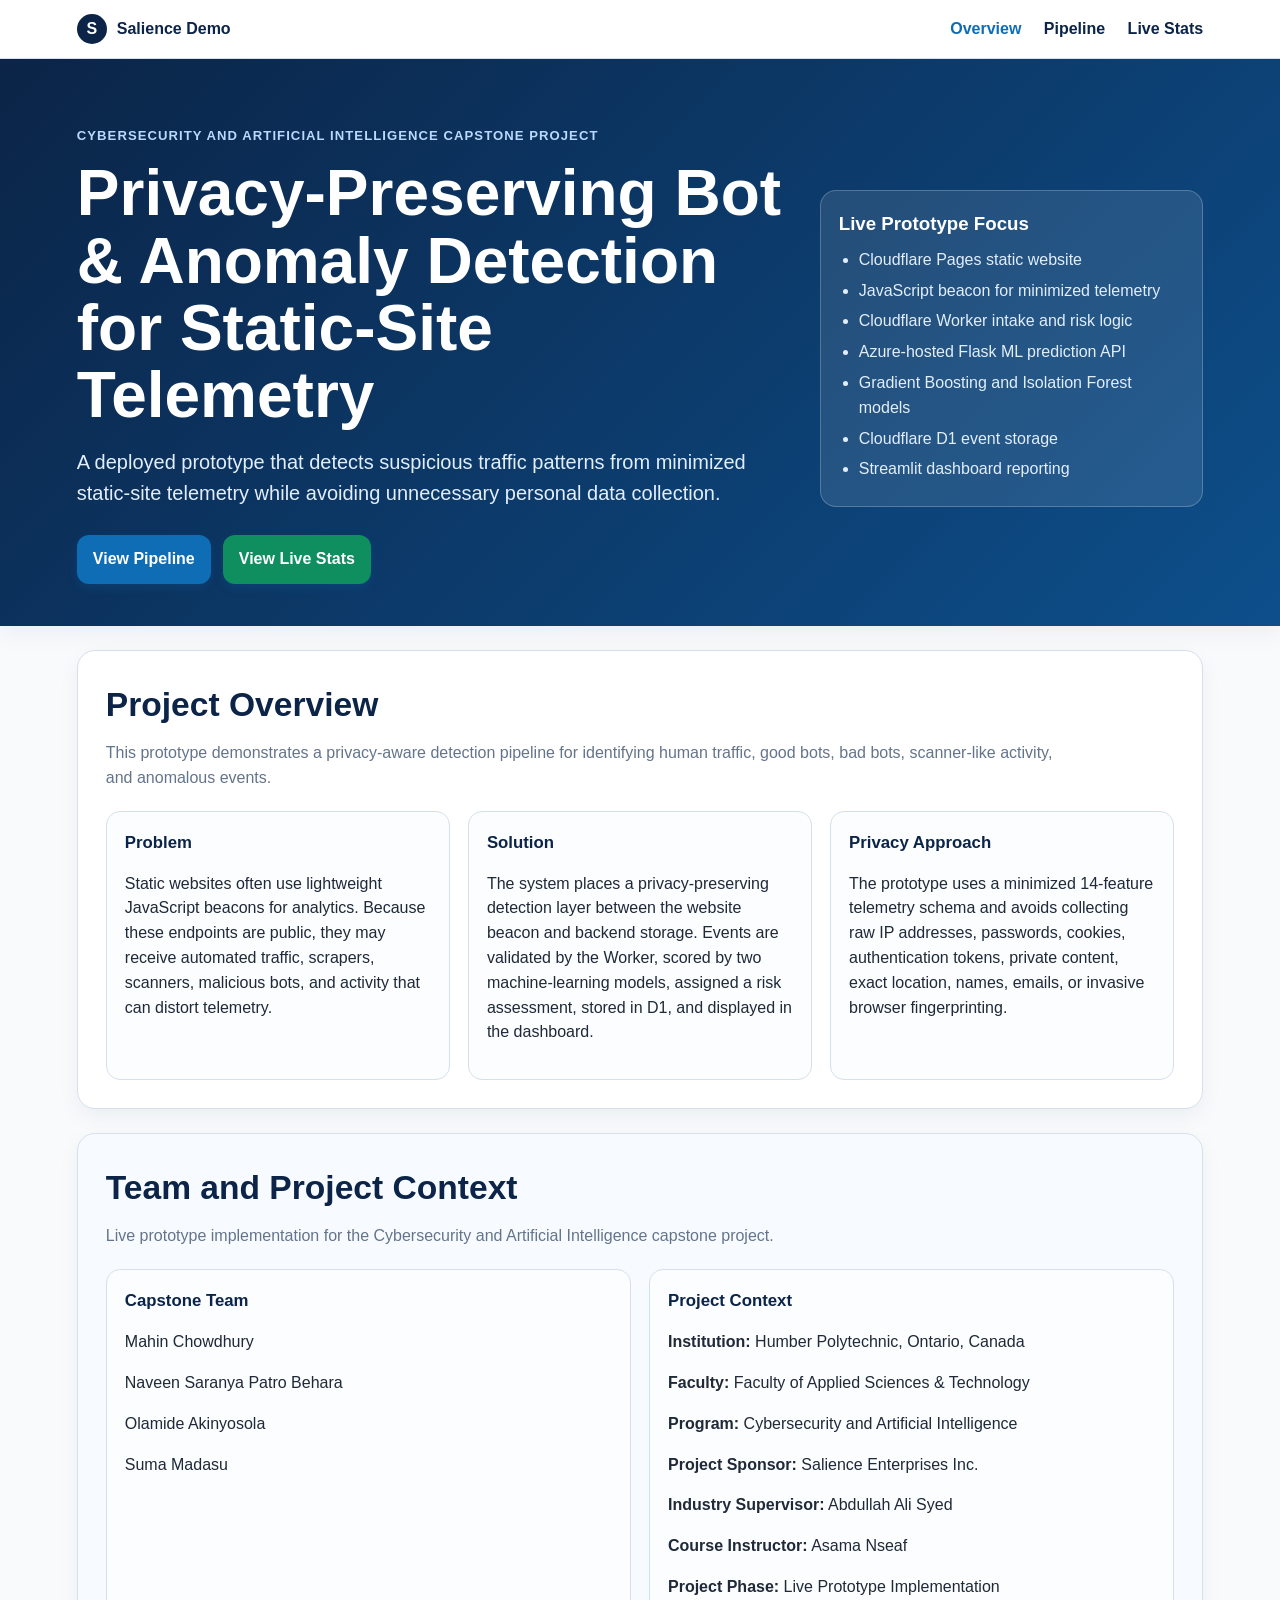
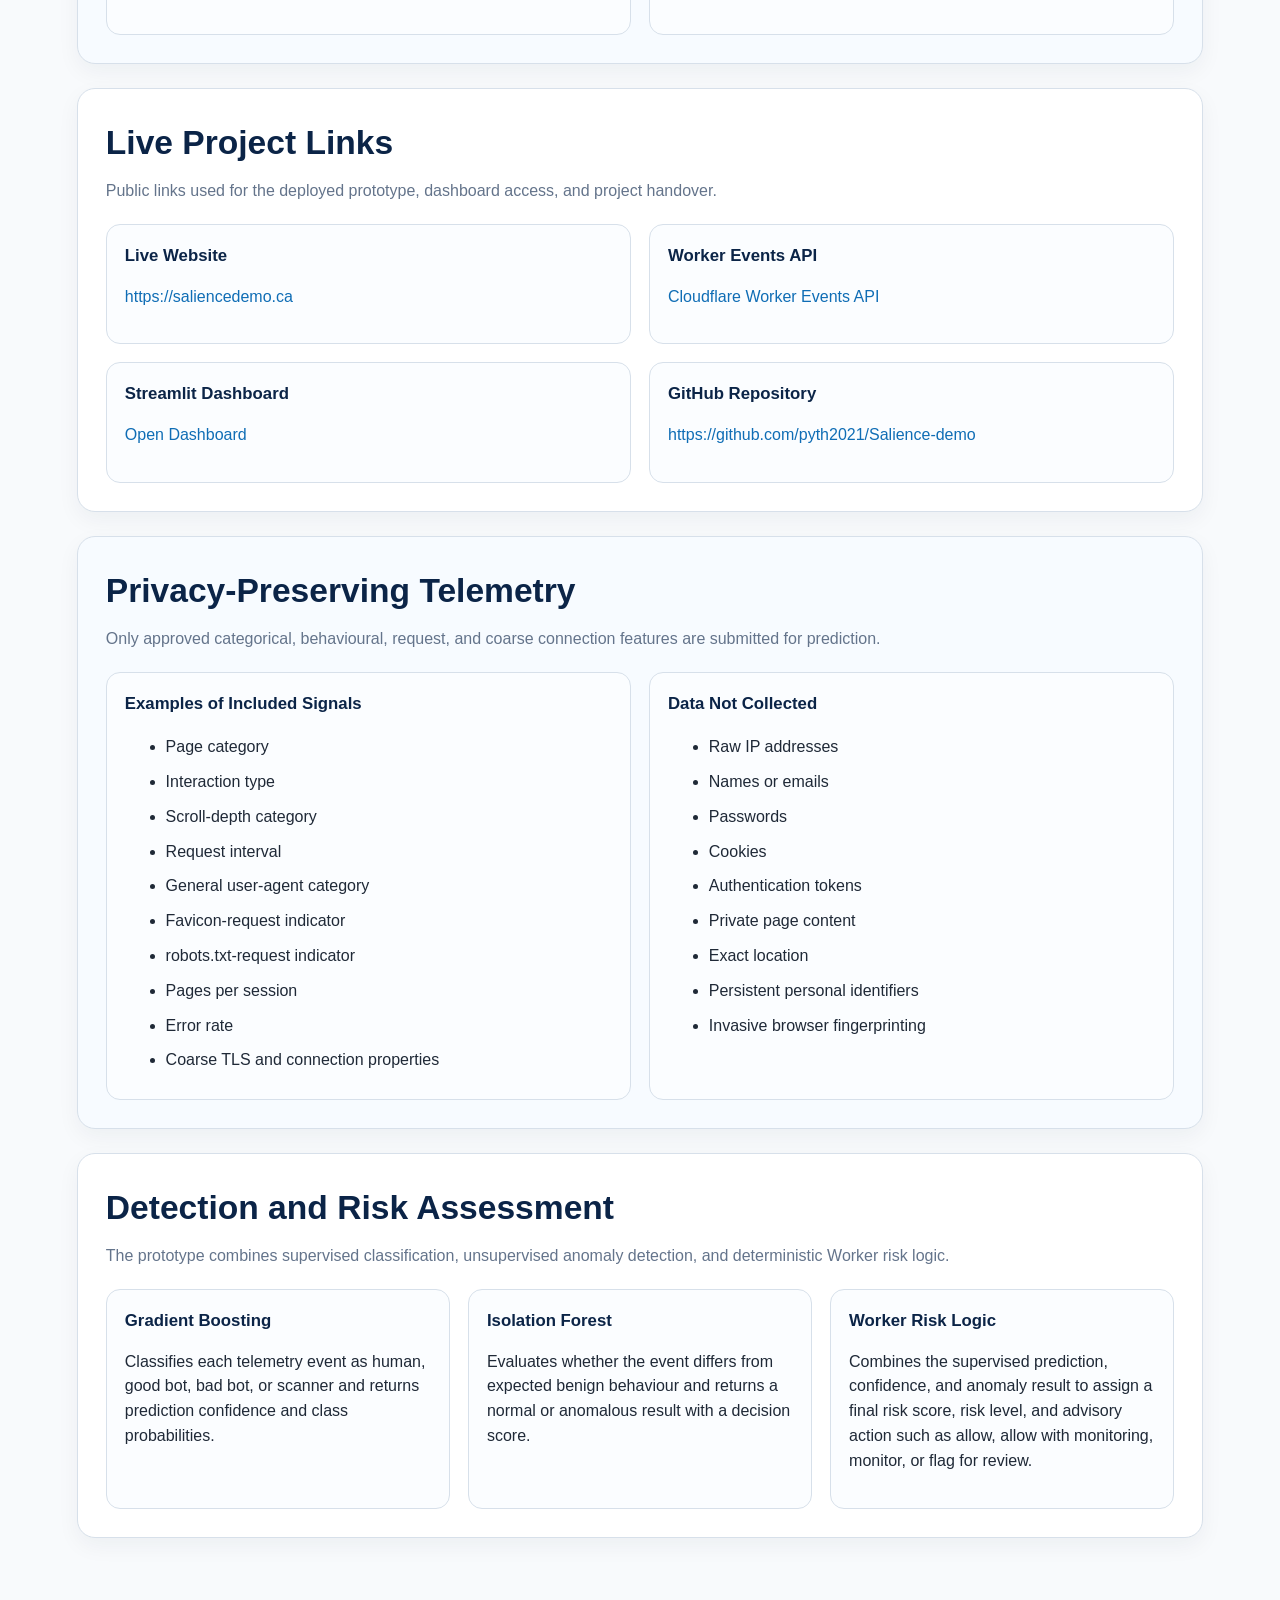
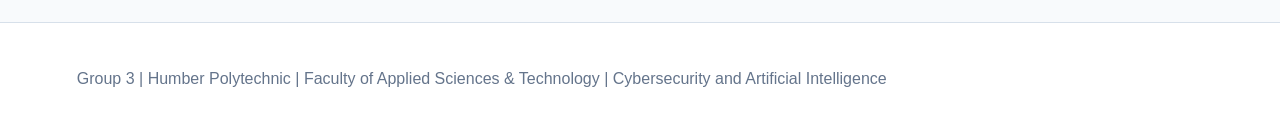
==== commit ef9c29d4: "Update index.html" ====
--- a/index.html
+++ b/index.html
@@ -3,7 +3,36 @@
 <head>
   <meta charset="UTF-8" />
   <meta name="viewport" content="width=device-width, initial-scale=1.0" />
+
   <title>Salience Demo | Privacy-Preserving Bot Detection</title>
+
+  <meta
+    name="description"
+    content="A privacy-preserving cybersecurity and machine-learning system for detecting bots, scanners, and anomalous traffic on static websites using minimized telemetry."
+  />
+
+  <meta
+    property="og:title"
+    content="Privacy-Preserving Bot & Anomaly Detection for Static-Site Telemetry"
+  />
+
+  <meta
+    property="og:description"
+    content="A privacy-preserving cybersecurity and machine-learning system for detecting bots, scanners, and anomalous traffic on static websites using minimized telemetry."
+  />
+
+  <meta property="og:type" content="website" />
+
+  <meta
+    property="og:url"
+    content="https://saliencedemo.ca/"
+  />
+
+  <meta
+    property="og:image"
+    content="https://saliencedemo.ca/assets/linkedin-preview.png"
+  />
+
   <link rel="stylesheet" href="assets/styles.css" />
 </head>
 
@@ -191,11 +220,11 @@
 
             <p>
               <a
-                href="https://salience-demo.pages.dev"
+                href="https://saliencedemo.ca"
                 target="_blank"
                 rel="noopener noreferrer"
               >
-                https://salience-demo.pages.dev
+                https://saliencedemo.ca
               </a>
             </p>
           </div>
